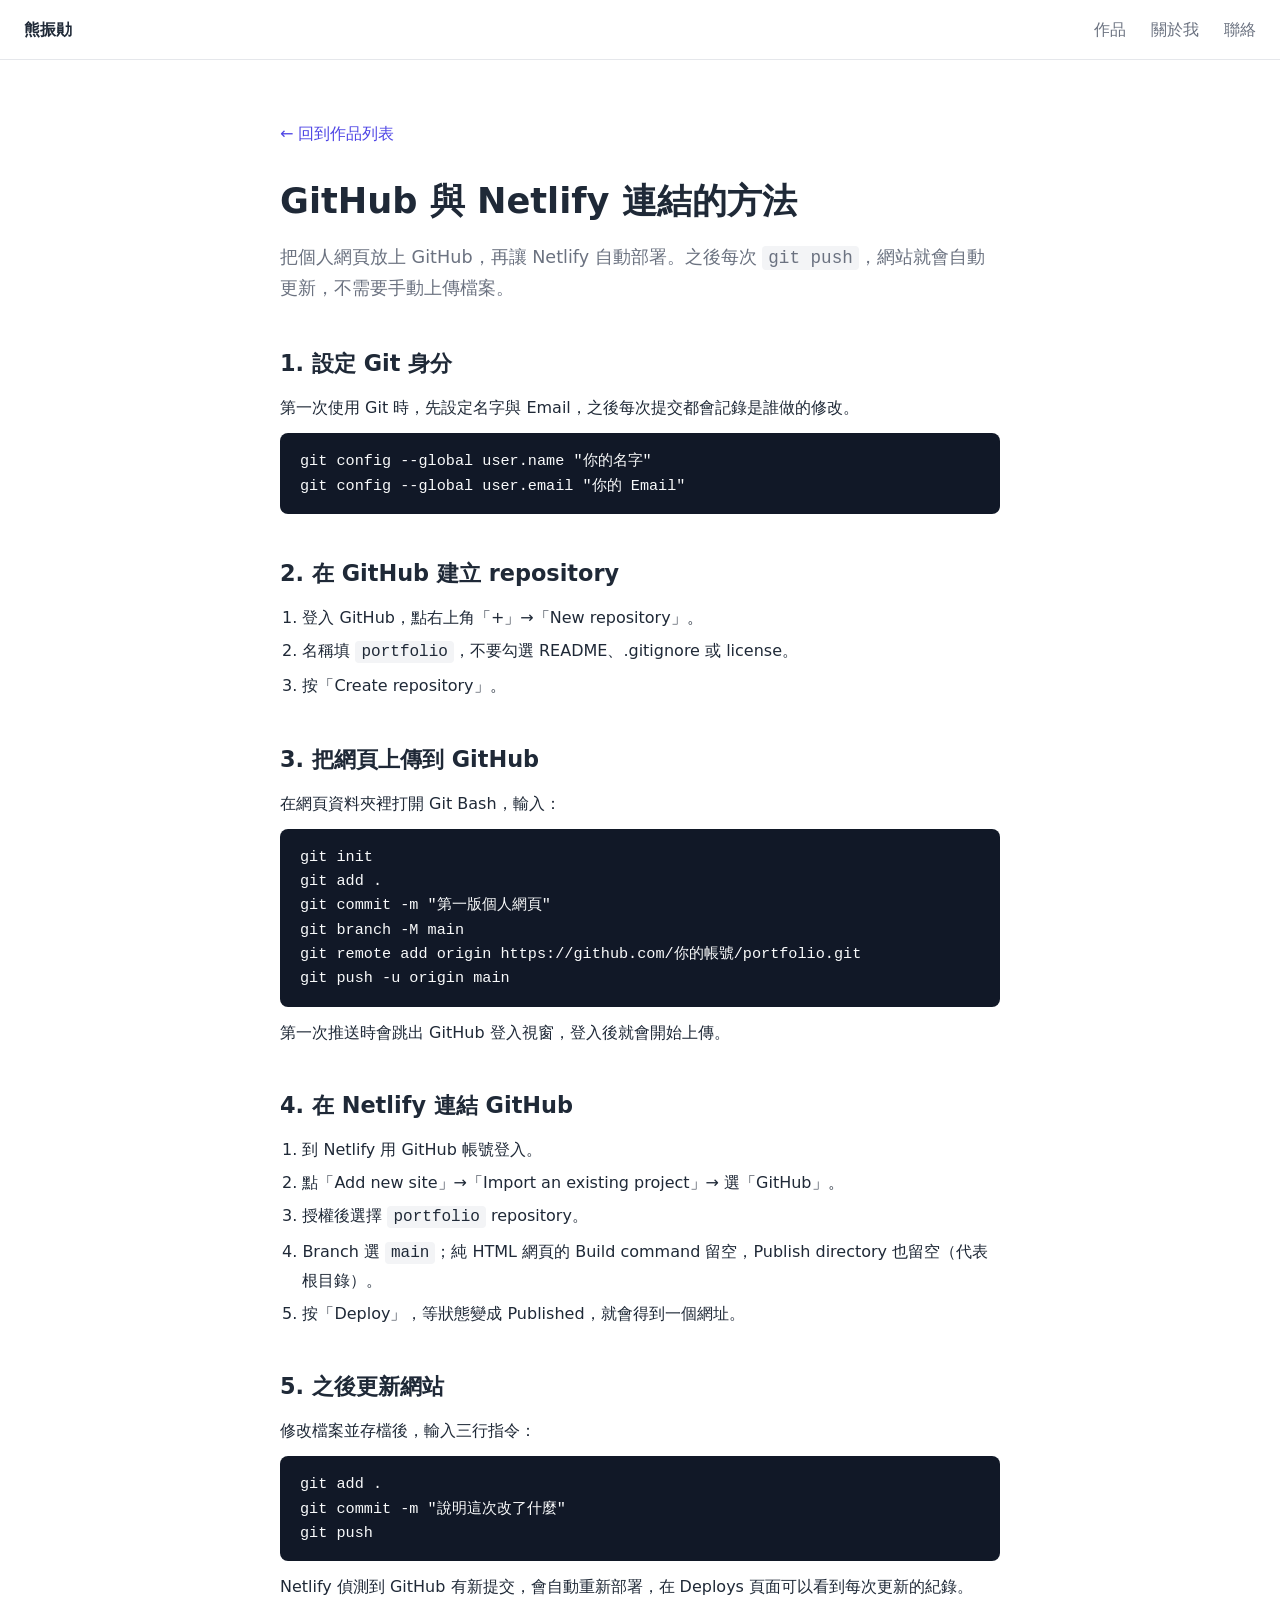
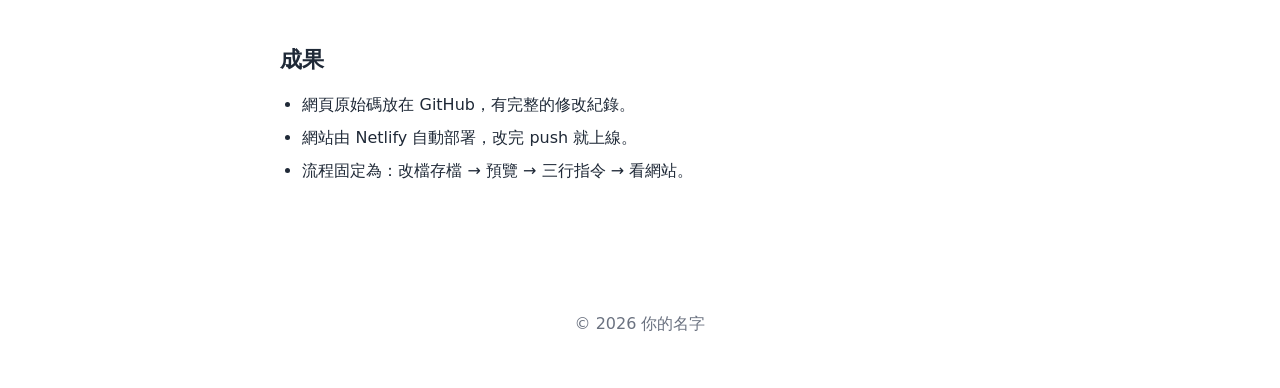
==== github-netlify.html @ 3709a88d "新增作品說明頁：GitHub 與 Netlify 連結的方法" ====
<!DOCTYPE html>
<html lang="zh-Hant">
<head>
  <meta charset="UTF-8">
  <meta name="viewport" content="width=device-width, initial-scale=1.0">
  <title>GitHub 與 Netlify 連結的方法｜熊振勛</title>
  <link rel="stylesheet" href="style.css">
</head>
<body>

  <!-- 導覽列 -->
  <header class="nav">
    <a href="index.html" class="logo">熊振勛</a>
    <nav>
      <a href="index.html#projects">作品</a>
      <a href="index.html#about">關於我</a>
      <a href="index.html#contact">聯絡</a>
    </nav>
  </header>

  <!-- 作品說明 -->
  <section class="article">
    <a href="index.html#projects" class="back">← 回到作品列表</a>
    <h1>GitHub 與 Netlify 連結的方法</h1>
    <p class="lead">把個人網頁放上 GitHub，再讓 Netlify 自動部署。之後每次 <code>git push</code>，網站就會自動更新，不需要手動上傳檔案。</p>

    <h2>1. 設定 Git 身分</h2>
    <p>第一次使用 Git 時，先設定名字與 Email，之後每次提交都會記錄是誰做的修改。</p>
    <pre><code>git config --global user.name "你的名字"
git config --global user.email "你的 Email"</code></pre>

    <h2>2. 在 GitHub 建立 repository</h2>
    <ol>
      <li>登入 GitHub，點右上角「+」→「New repository」。</li>
      <li>名稱填 <code>portfolio</code>，不要勾選 README、.gitignore 或 license。</li>
      <li>按「Create repository」。</li>
    </ol>

    <h2>3. 把網頁上傳到 GitHub</h2>
    <p>在網頁資料夾裡打開 Git Bash，輸入：</p>
    <pre><code>git init
git add .
git commit -m "第一版個人網頁"
git branch -M main
git remote add origin https://github.com/你的帳號/portfolio.git
git push -u origin main</code></pre>
    <p>第一次推送時會跳出 GitHub 登入視窗，登入後就會開始上傳。</p>

    <h2>4. 在 Netlify 連結 GitHub</h2>
    <ol>
      <li>到 Netlify 用 GitHub 帳號登入。</li>
      <li>點「Add new site」→「Import an existing project」→ 選「GitHub」。</li>
      <li>授權後選擇 <code>portfolio</code> repository。</li>
      <li>Branch 選 <code>main</code>；純 HTML 網頁的 Build command 留空，Publish directory 也留空（代表根目錄）。</li>
      <li>按「Deploy」，等狀態變成 Published，就會得到一個網址。</li>
    </ol>

    <h2>5. 之後更新網站</h2>
    <p>修改檔案並存檔後，輸入三行指令：</p>
    <pre><code>git add .
git commit -m "說明這次改了什麼"
git push</code></pre>
    <p>Netlify 偵測到 GitHub 有新提交，會自動重新部署，在 Deploys 頁面可以看到每次更新的紀錄。</p>

    <h2>成果</h2>
    <ul>
      <li>網頁原始碼放在 GitHub，有完整的修改紀錄。</li>
      <li>網站由 Netlify 自動部署，改完 push 就上線。</li>
      <li>流程固定為：改檔存檔 → 預覽 → 三行指令 → 看網站。</li>
    </ul>
  </section>

  <footer>© 2026 你的名字</footer>

</body>
</html>
---- style.css ----
/* 主色：改這裡就能換整個網站的顏色 */
:root {
  --main: #4f46e5;
  --text: #1f2937;
  --muted: #6b7280;
  --bg: #ffffff;
  --card: #f3f4f6;
}

* { box-sizing: border-box; margin: 0; padding: 0; }

body {
  font-family: system-ui, "Noto Sans TC", "Microsoft JhengHei", sans-serif;
  color: var(--text);
  background: var(--bg);
  line-height: 1.7;
}

a { color: var(--main); text-decoration: none; }

section {
  max-width: 1000px;
  margin: 0 auto;
  padding: 80px 20px;
}

h2 { font-size: 2rem; margin-bottom: 24px; }

/* 導覽列 */
.nav {
  position: sticky; top: 0;
  display: flex; justify-content: space-between; align-items: center;
  padding: 16px 24px;
  background: rgba(255, 255, 255, 0.9);
  backdrop-filter: blur(8px);
  border-bottom: 1px solid #e5e7eb;
}
.nav .logo { font-weight: 700; color: var(--text); }
.nav nav a { margin-left: 20px; color: var(--muted); }
.nav nav a:hover { color: var(--main); }

/* 首頁介紹 */
.hero { text-align: center; padding-top: 140px; padding-bottom: 140px; }
.hero h1 { font-size: 2.8rem; margin-bottom: 16px; }
.hero h1 span { color: var(--main); }
.hero p { color: var(--muted); font-size: 1.2rem; margin-bottom: 32px; }

.btn {
  display: inline-block;
  padding: 12px 28px;
  background: var(--main);
  color: #fff;
  border-radius: 999px;
}
.btn:hover { opacity: 0.85; }

/* 作品卡片 */
.grid {
  display: grid;
  grid-template-columns: repeat(auto-fit, minmax(260px, 1fr));
  gap: 24px;
}
.card {
  background: var(--card);
  border-radius: 12px;
  overflow: hidden;
  transition: transform 0.2s;
}
.card:hover { transform: translateY(-4px); }
.card img { width: 100%; display: block; }
.card h3, .card p, .card a { padding: 0 20px; }
.card h3 { margin-top: 16px; }
.card p { color: var(--muted); margin: 8px 0; }
.card a { display: block; padding-bottom: 20px; }
.card h3 a { display: inline; padding: 0; color: inherit; }
.card h3 a:hover { color: var(--main); }

/* 作品說明頁 */
.article { max-width: 760px; padding-top: 60px; }
.article .back { display: inline-block; margin-bottom: 24px; }
.article h1 { font-size: 2.2rem; margin-bottom: 12px; }
.article .lead { color: var(--muted); font-size: 1.1rem; margin-bottom: 40px; }
.article h2 { font-size: 1.4rem; margin: 40px 0 12px; }
.article ol, .article ul { padding-left: 1.4em; }
.article li { margin: 6px 0; }
.article pre {
  background: #111827; color: #f9fafb;
  padding: 16px 20px; border-radius: 8px;
  overflow-x: auto; margin: 12px 0;
  font-size: 0.95rem; line-height: 1.6;
}
.article code { font-family: Consolas, "Courier New", monospace; }
.article p code, .article li code { background: var(--card); padding: 2px 6px; border-radius: 4px; }

/* 技能標籤 */
.skills { list-style: none; display: flex; flex-wrap: wrap; gap: 10px; margin-top: 20px; }
.skills li { background: var(--card); padding: 6px 14px; border-radius: 999px; }

footer { text-align: center; padding: 40px; color: var(--muted); }

/* 手機版 */
@media (max-width: 600px) {
  .hero h1 { font-size: 2rem; }
  .nav nav a { margin-left: 12px; }
}
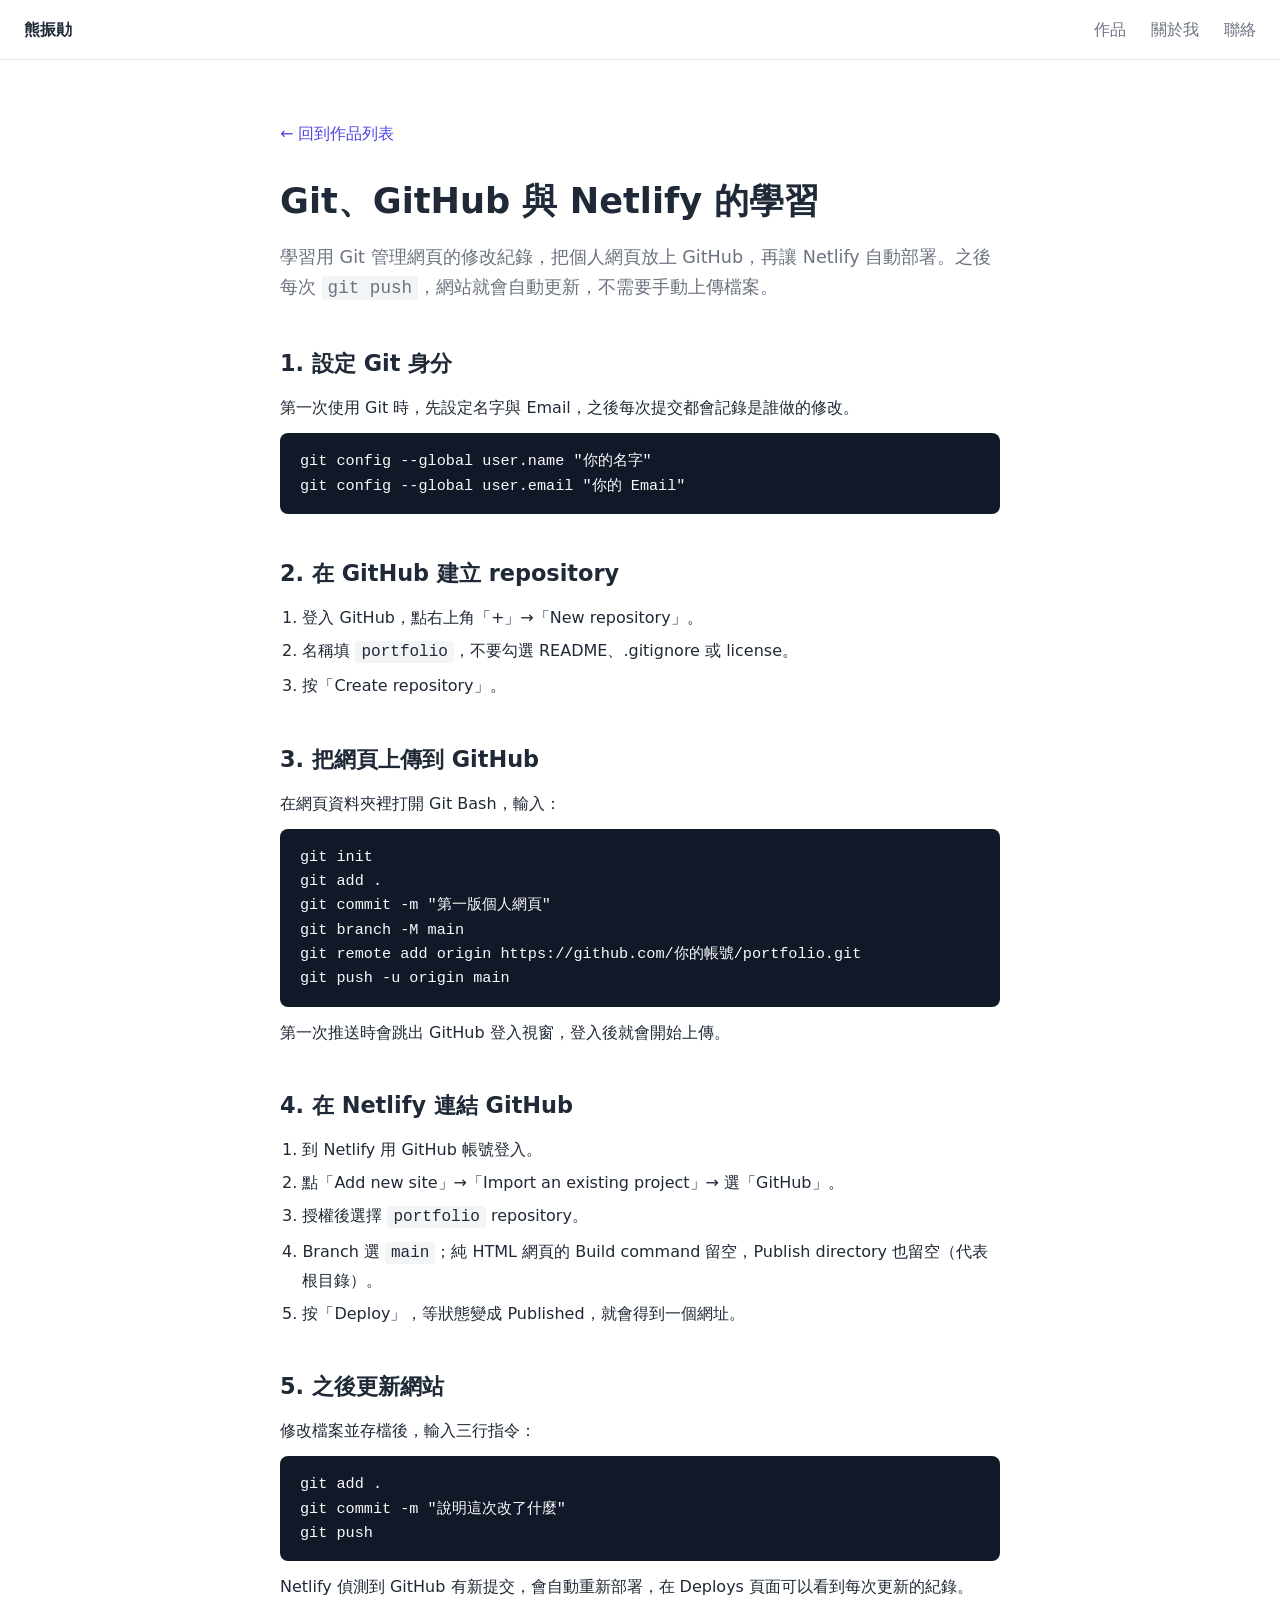
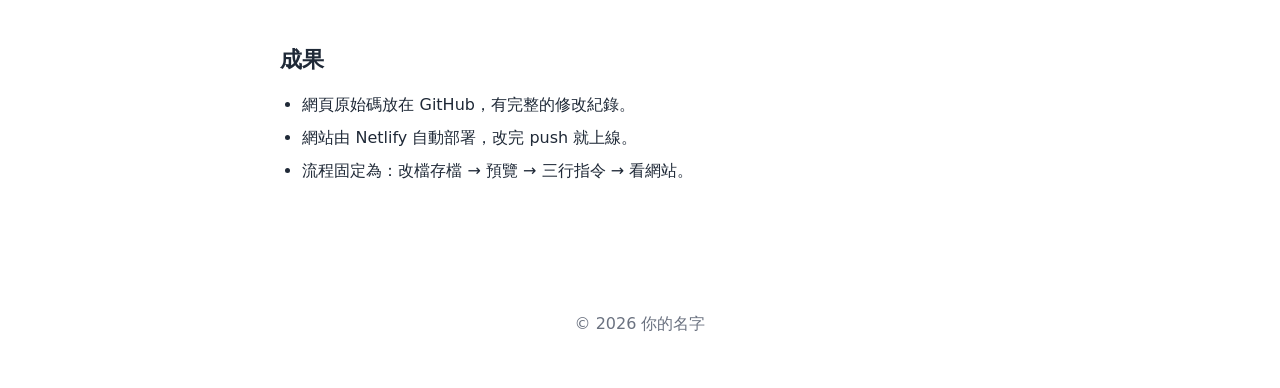
==== commit 804ae5c6: "作品一改為：Git、GitHub 與 Netlify 的學習" ====
--- a/github-netlify.html
+++ b/github-netlify.html
@@ -3,7 +3,7 @@
 <head>
   <meta charset="UTF-8">
   <meta name="viewport" content="width=device-width, initial-scale=1.0">
-  <title>GitHub 與 Netlify 連結的方法｜熊振勛</title>
+  <title>Git、GitHub 與 Netlify 的學習｜熊振勛</title>
   <link rel="stylesheet" href="style.css">
 </head>
 <body>
@@ -21,8 +21,8 @@
   <!-- 作品說明 -->
   <section class="article">
     <a href="index.html#projects" class="back">← 回到作品列表</a>
-    <h1>GitHub 與 Netlify 連結的方法</h1>
-    <p class="lead">把個人網頁放上 GitHub，再讓 Netlify 自動部署。之後每次 <code>git push</code>，網站就會自動更新，不需要手動上傳檔案。</p>
+    <h1>Git、GitHub 與 Netlify 的學習</h1>
+    <p class="lead">學習用 Git 管理網頁的修改紀錄，把個人網頁放上 GitHub，再讓 Netlify 自動部署。之後每次 <code>git push</code>，網站就會自動更新，不需要手動上傳檔案。</p>
 
     <h2>1. 設定 Git 身分</h2>
     <p>第一次使用 Git 時，先設定名字與 Email，之後每次提交都會記錄是誰做的修改。</p>
